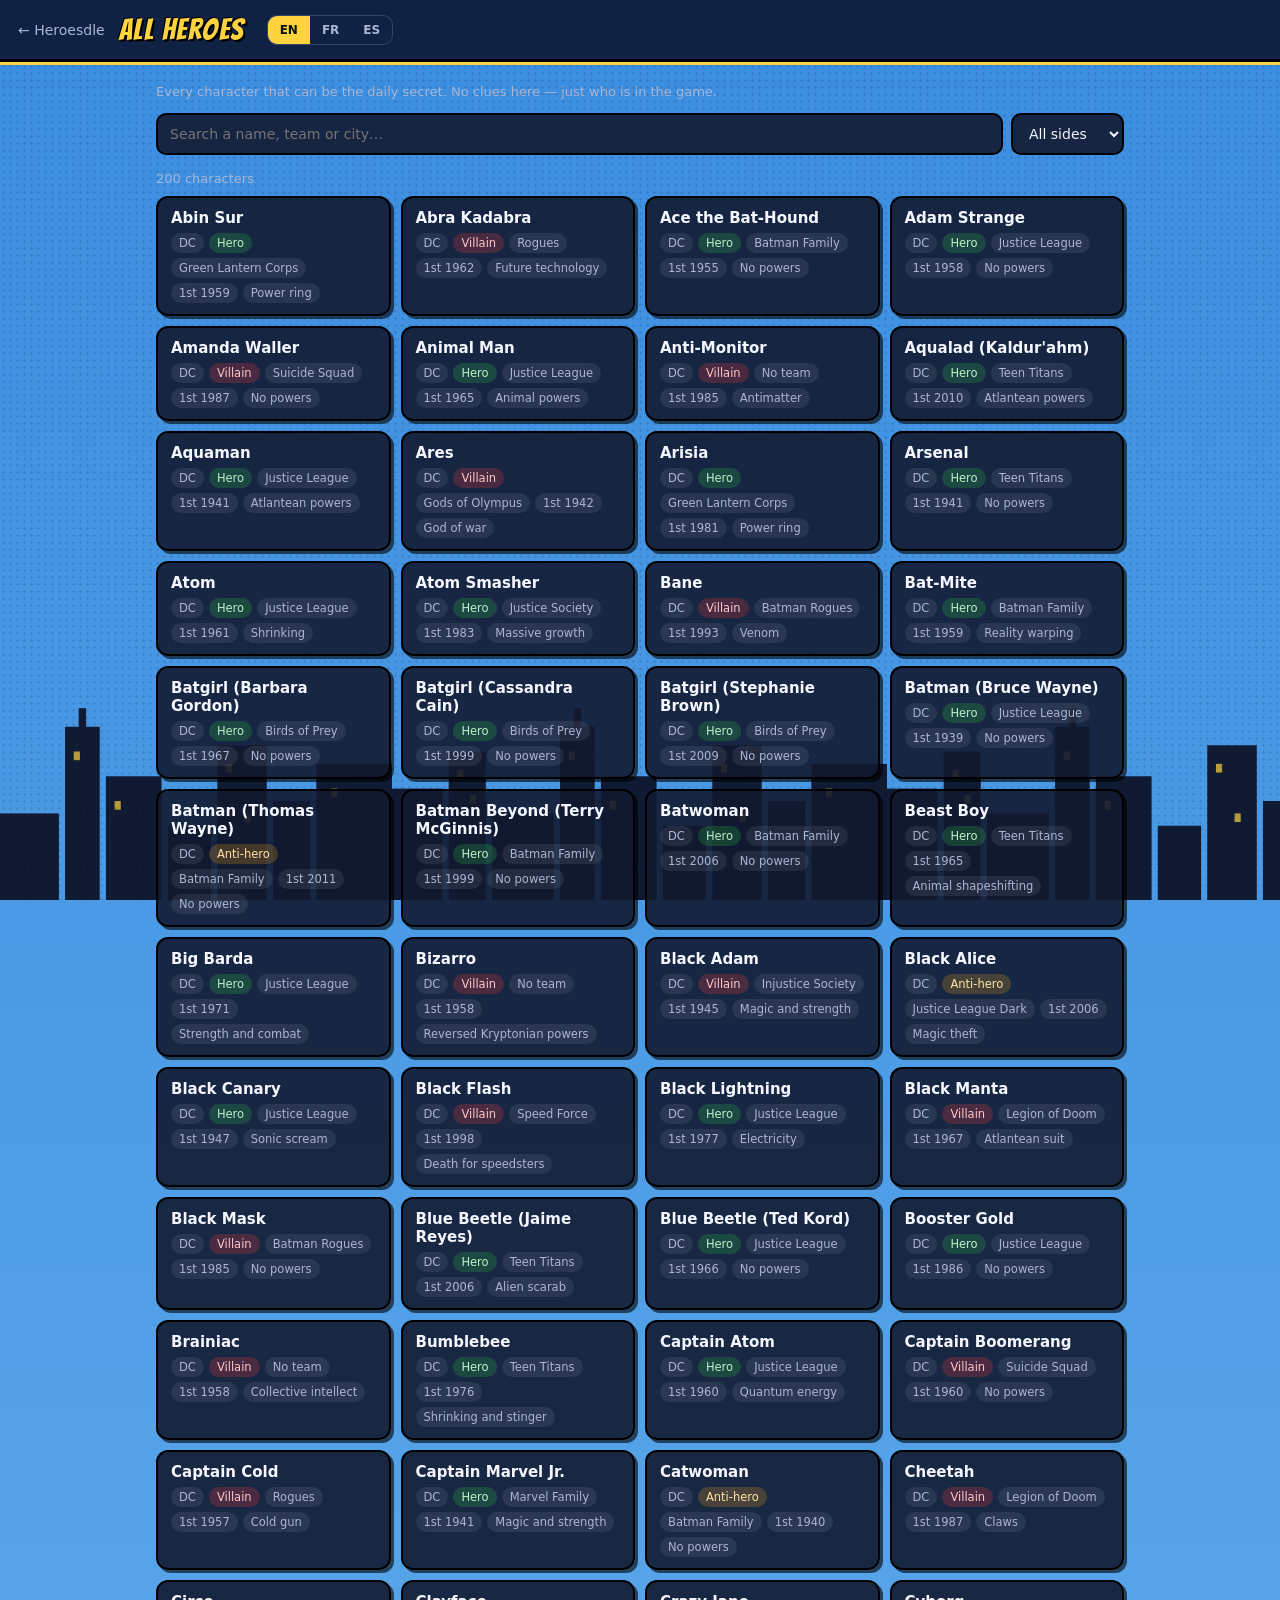
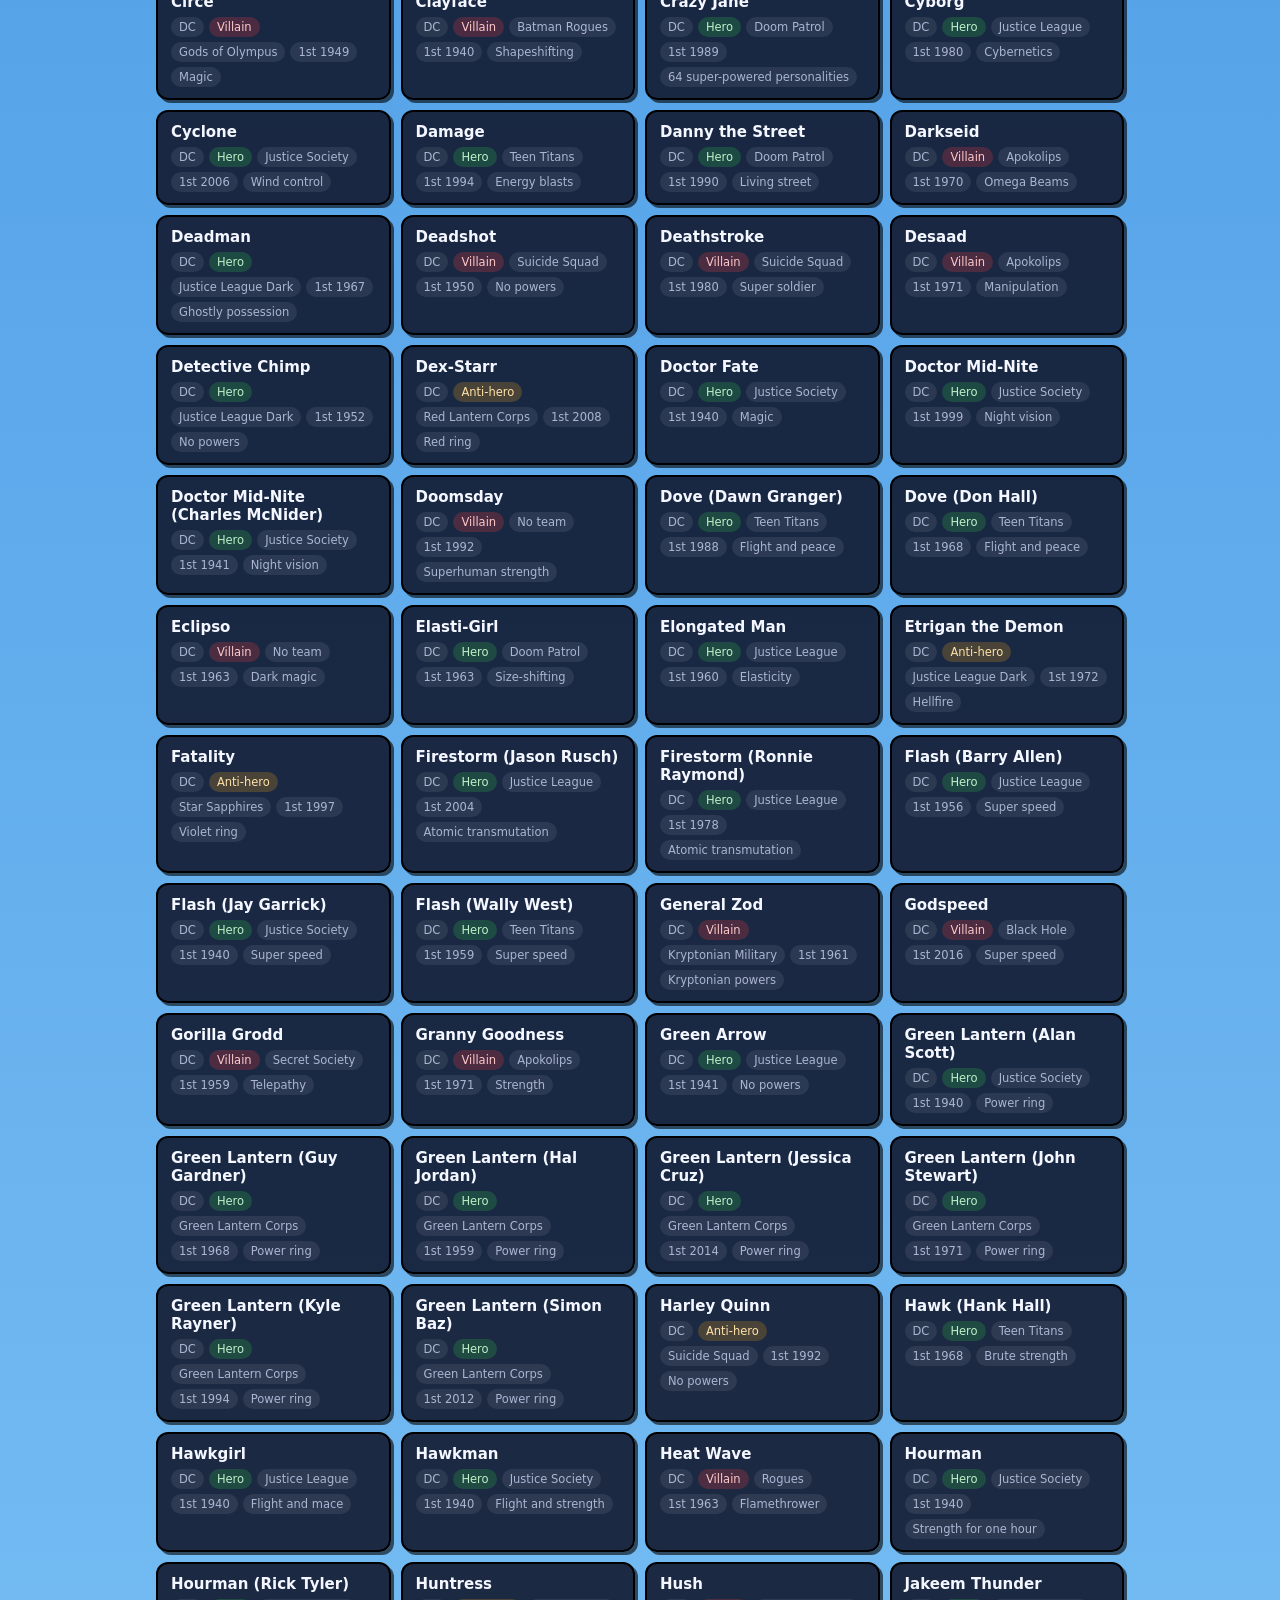
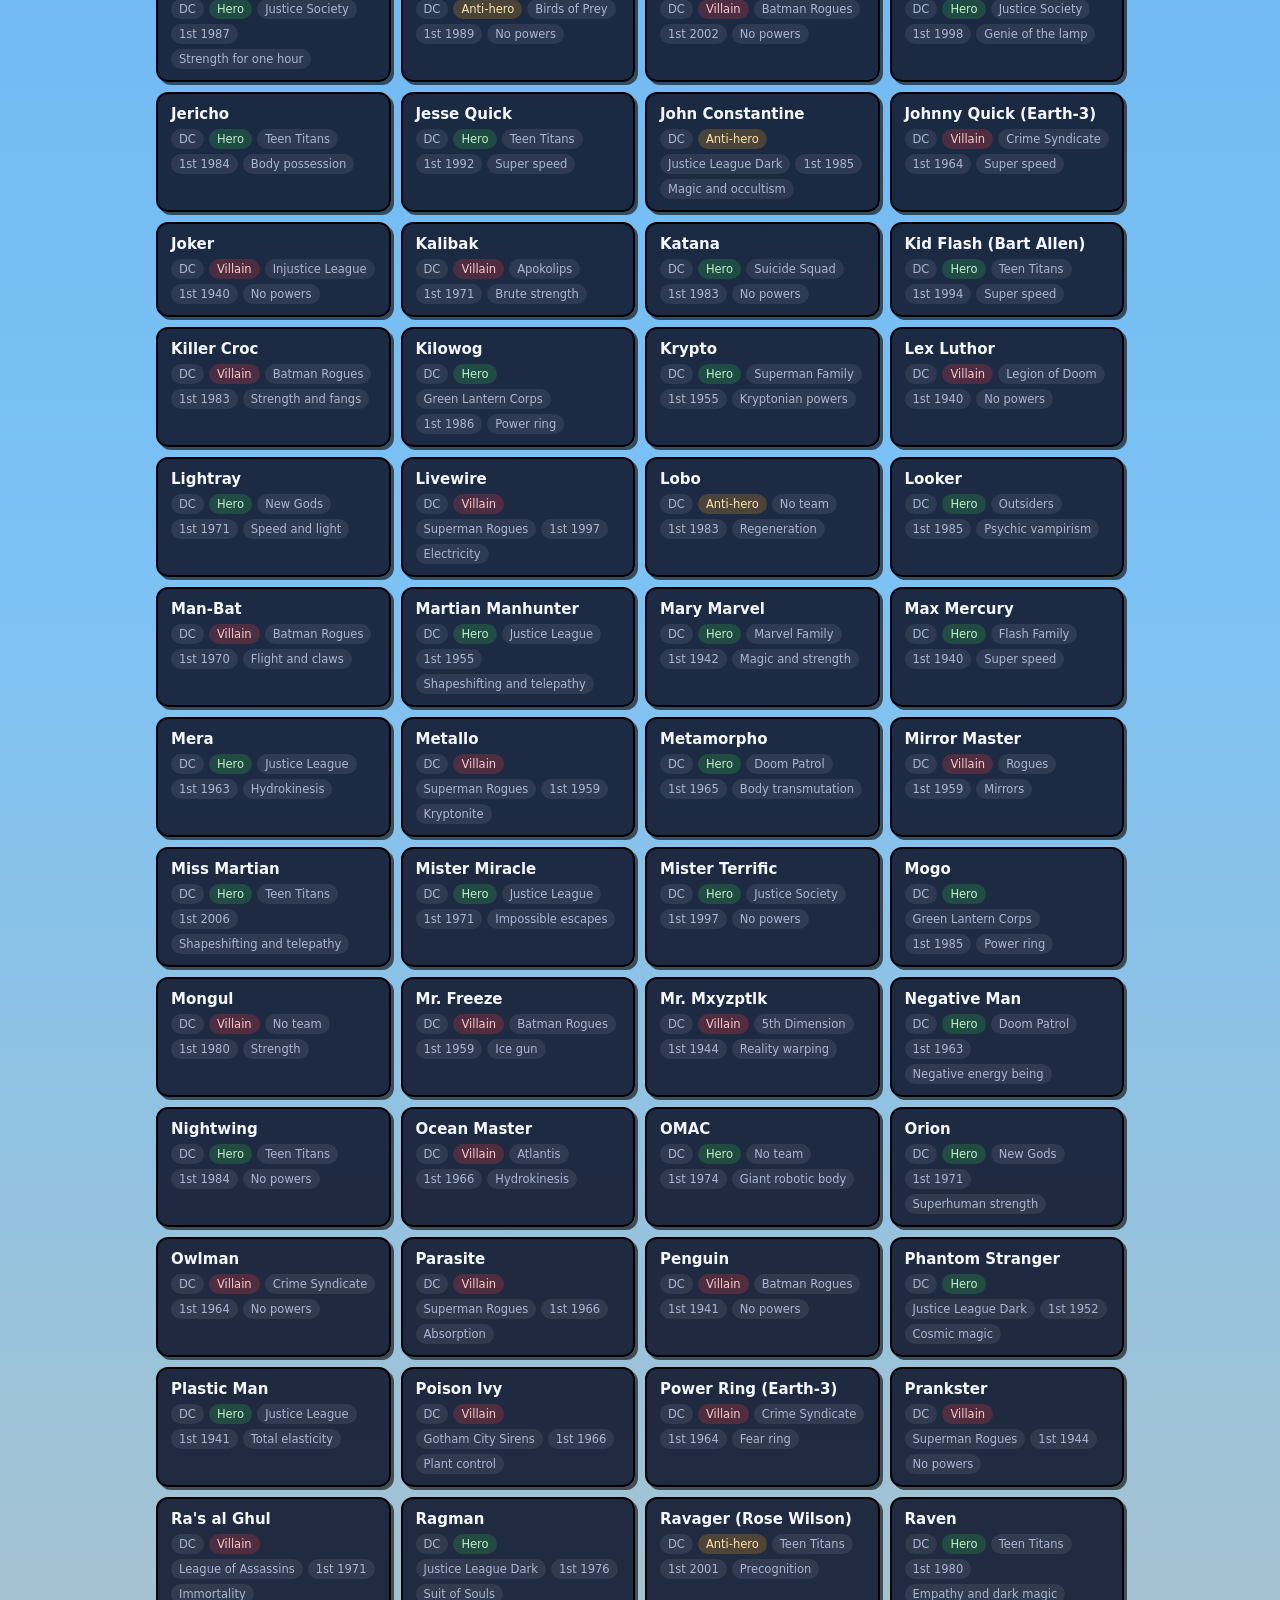
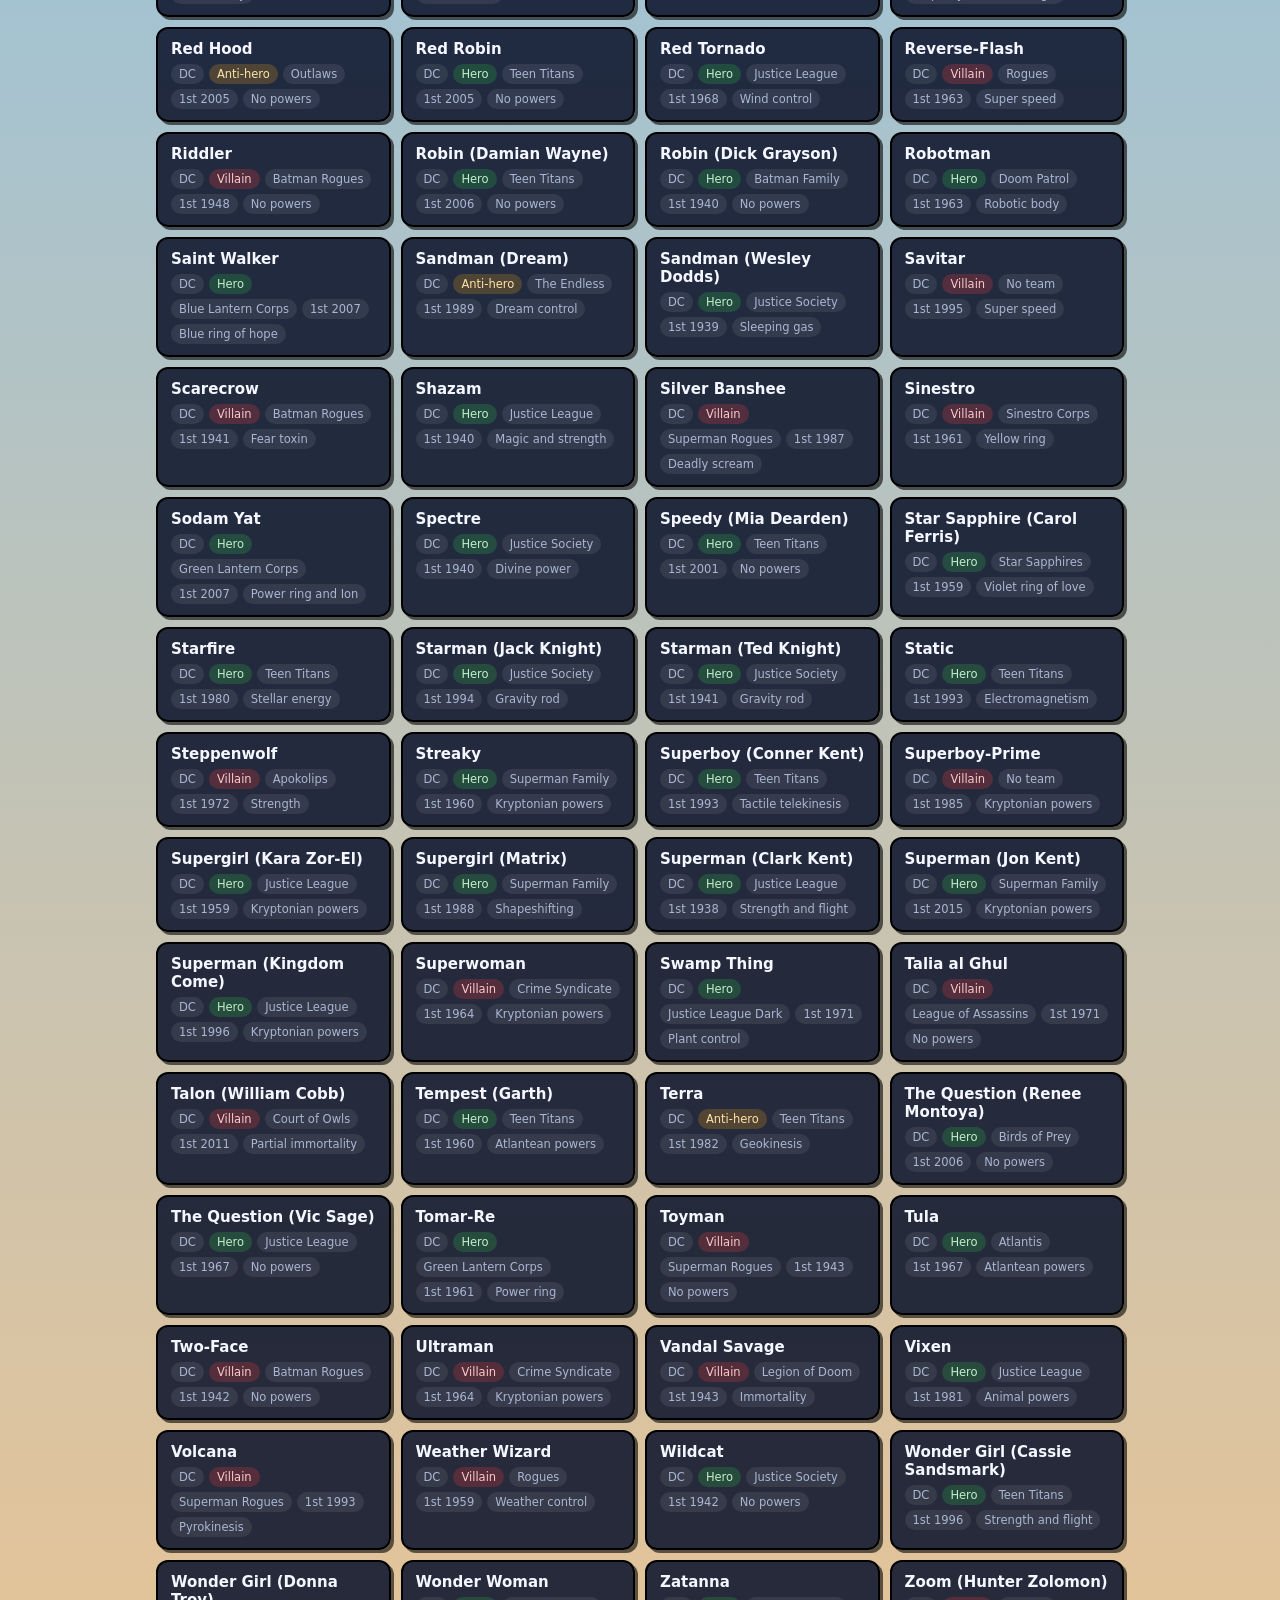
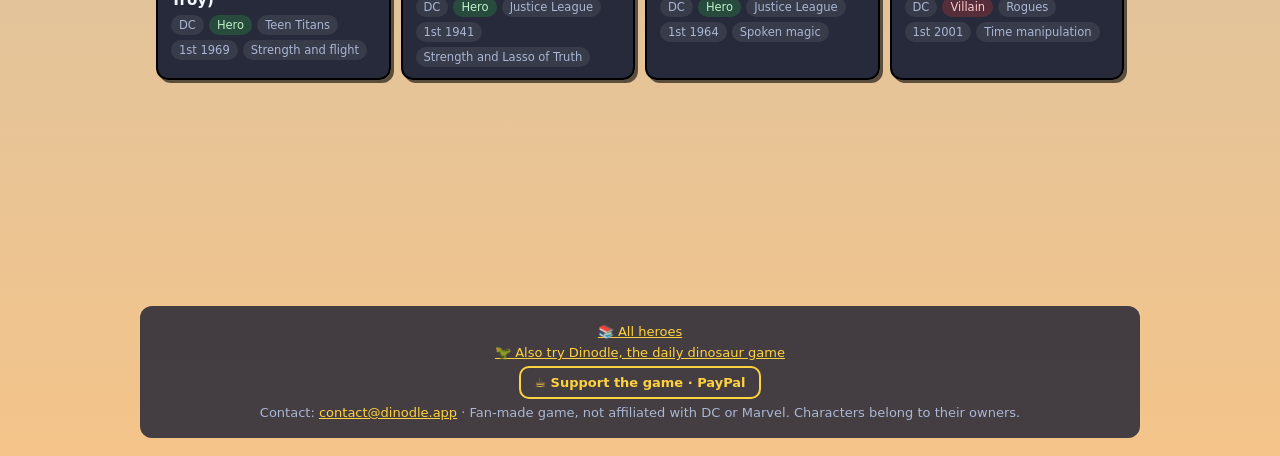
==== catalog.html @ 21630f96 "Comic theme, sharing, PayPal, hero catalogue, fairer rules - Comic-book theme: city turns from day t" ====
<!DOCTYPE html>
<html lang="en">
<head>
<meta charset="utf-8">
<meta name="viewport" content="width=device-width, initial-scale=1">
<title>All heroes · Heroesdle</title>
<meta name="description" content="Every superhero and villain in Heroesdle: search by name, universe, team or alignment.">
<link rel="icon" href="data:image/svg+xml,%3Csvg xmlns='http://www.w3.org/2000/svg' viewBox='0 0 100 100'%3E%3Ctext y='.9em' font-size='90'%3E🦸%3C/text%3E%3C/svg%3E">
<link rel="stylesheet" href="styles.css">
<style>
  .cat-tools{display:flex;flex-wrap:wrap;gap:8px;margin:0 0 16px}
  .cat-tools input,.cat-tools select{background:var(--panel);color:var(--text);border:2px solid #000;border-radius:10px;padding:10px 12px;font:inherit;font-size:14px}
  .cat-tools input{flex:1 1 220px}
  .cat-count{color:var(--muted);font-size:13px;margin:0 0 10px}
  .cat-grid{display:grid;grid-template-columns:repeat(auto-fill,minmax(230px,1fr));gap:10px}
  .cat-card{background:var(--panel);border:2px solid #000;box-shadow:3px 3px 0 rgba(0,0,0,.6);border-radius:12px;padding:11px 13px}
  .cat-card h3{margin:0 0 6px;font-size:15px}
  .cat-tags{display:flex;flex-wrap:wrap;gap:5px}
  .cat-tag{font-size:11.5px;padding:3px 8px;border-radius:999px;background:rgba(255,255,255,.08);color:var(--muted)}
  .cat-tag.hero{background:rgba(47,179,74,.25);color:#bff0c8}
  .cat-tag.villain{background:rgba(255,59,59,.22);color:#ffc9c9}
  .cat-tag.anti{background:rgba(242,165,22,.22);color:#ffe2a8}
  .cat-note{color:var(--muted);font-size:13px;margin:0 0 14px}
</style>
</head>
<body class="theme-dc">
  <nav class="topbar">
    <a href="./" id="back-link" style="color:var(--muted);text-decoration:none">← Heroesdle</a>
    <h1 id="cat-title">All heroes</h1>
    <div id="lang-toggle-widget"></div>
  </nav>
  <main>
    <p class="cat-note" id="cat-note"></p>
    <div class="cat-tools">
      <input id="q" type="search" autocomplete="off">
      <select id="pub"></select>
      <select id="align"></select>
    </div>
    <p class="cat-count" id="count"></p>
    <div class="cat-grid" id="grid"></div>
  </main>
  <footer class="site-foot" id="site-foot"></footer>
  <script>
  (function () {
    'use strict';
    var LANG_KEY = 'wordle_lang_v7', LANGS = ['en', 'fr', 'es'];
    var lang = null;
    try { lang = localStorage.getItem(LANG_KEY); } catch (e) {}
    if (LANGS.indexOf(lang) === -1) {
      var nav = ((navigator.languages && navigator.languages[0]) || navigator.language || 'en').slice(0, 2).toLowerCase();
      lang = LANGS.indexOf(nav) !== -1 ? nav : 'en';
    }
    var T = {
      en: { title: 'All heroes', back: '← Heroesdle', note: 'Every character that can be the daily secret. No clues here — just who is in the game.', search: 'Search a name, team or city…', allPub: 'All universes', allAlign: 'All sides', count: '{n} characters', first: '1st', none: 'No powers' },
      fr: { title: 'Tous les héros', back: '← Heroesdle', note: 'Tous les personnages qui peuvent être le secret du jour. Aucun indice ici, juste qui est dans le jeu.', search: 'Chercher un nom, une équipe, une ville…', allPub: 'Tous les univers', allAlign: 'Tous les camps', count: '{n} personnages', first: '1re', none: 'Sans pouvoirs' },
      es: { title: 'Todos los héroes', back: '← Heroesdle', note: 'Todos los personajes que pueden ser el secreto del día. Aquí no hay pistas, solo quién está en el juego.', search: 'Busca un nombre, equipo o ciudad…', allPub: 'Todos los universos', allAlign: 'Todos los bandos', count: '{n} personajes', first: '1ª', none: 'Sin poderes' }
    }[lang];
    document.documentElement.lang = lang;
    document.title = T.title + ' · Heroesdle';
    document.getElementById('cat-title').textContent = T.title;
    document.getElementById('back-link').textContent = T.back;
    document.getElementById('cat-note').textContent = T.note;
    document.getElementById('q').placeholder = T.search;

    var w = document.getElementById('lang-toggle-widget');
    w.innerHTML = LANGS.map(function (l) { return '<button data-l="' + l + '" class="' + (l === lang ? 'active' : '') + '">' + l.toUpperCase() + '</button>'; }).join('');
    w.querySelectorAll('button').forEach(function (b) { b.onclick = function () { try { localStorage.setItem(LANG_KEY, b.dataset.l); } catch (e) {} location.reload(); }; });

    function esc(s) { return String(s == null ? '' : s).replace(/[&<>"]/g, function (c) { return { '&': '&amp;', '<': '&lt;', '>': '&gt;', '"': '&quot;' }[c]; }); }
    function norm(s) { return String(s || '').toLowerCase().normalize('NFD').replace(/[̀-ͯ]/g, ''); }
    function getJSON(u) { return fetch(u).then(function (r) { if (!r.ok) throw new Error(u); return r.json(); }); }

    Promise.all([getJSON('data/dc.json'), lang === 'es' ? null : getJSON('data/i18n/dc.' + lang + '.json').catch(function () { return null; })])
      .then(function (res) {
        var src = res[0], dict = res[1] || {}, f = dict.fields || {};
        function tr(field, v) { return f[field] && f[field][v] != null ? f[field][v] : v; }
        var items = src.map(function (d) {
          return { name: d.name, pub: d.publisher || 'DC', alignRaw: d.alignment, align: tr('alignment', d.alignment),
            team: tr('team', d.team), city: tr('city', d.city), year: d.firstAppearance,
            power: d.hasPowers === false ? T.none : tr('power', d.power), aliases: (d.aliases || []).join(' ') };
        }).sort(function (a, b) { return a.name.localeCompare(b.name); });

        function opts(el, all, values) {
          el.innerHTML = '<option value="">' + esc(all) + '</option>' + values.map(function (v) { return '<option>' + esc(v) + '</option>'; }).join('');
        }
        var pubs = Array.from(new Set(items.map(function (i) { return i.pub; }))).sort();
        var aligns = Array.from(new Set(items.map(function (i) { return i.align; }))).sort();
        var qEl = document.getElementById('q'), pubEl = document.getElementById('pub'), alEl = document.getElementById('align');
        opts(pubEl, T.allPub, pubs); opts(alEl, T.allAlign, aligns);
        if (pubs.length < 2) pubEl.style.display = 'none';

        function cls(raw) { return raw === 'Héroe' ? 'hero' : raw === 'Villano' ? 'villain' : 'anti'; }
        function draw() {
          var q = norm(qEl.value), p = pubEl.value, a = alEl.value;
          var shown = items.filter(function (i) {
            return (!p || i.pub === p) && (!a || i.align === a) &&
              (!q || norm(i.name + ' ' + i.team + ' ' + i.city + ' ' + i.aliases).indexOf(q) !== -1);
          });
          document.getElementById('count').textContent = T.count.replace('{n}', shown.length);
          document.getElementById('grid').innerHTML = shown.map(function (i) {
            return '<div class="cat-card"><h3>' + esc(i.name) + '</h3><div class="cat-tags">' +
              '<span class="cat-tag">' + esc(i.pub) + '</span>' +
              '<span class="cat-tag ' + cls(i.alignRaw) + '">' + esc(i.align) + '</span>' +
              '<span class="cat-tag">' + esc(i.team) + '</span>' +
              '<span class="cat-tag">' + esc(T.first) + ' ' + esc(i.year) + '</span>' +
              '<span class="cat-tag">' + esc(i.power) + '</span>' +
              '</div></div>';
          }).join('');
        }
        [qEl, pubEl, alEl].forEach(function (el) { el.addEventListener('input', draw); });
        draw();
      })
      .catch(function () { document.getElementById('grid').textContent = 'Could not load the characters.'; });
  })();
  </script>
  <script>
    // Footer (same as the game page)
    window.__T = { foot_other: '🦖 Also try Dinodle, the daily dinosaur game', support: '☕ Support the game', foot_contact: 'Contact' };
  </script>
  <script src="hero-theme.js"></script>
</body>
</html>
---- styles.css ----
*{box-sizing:border-box}
:root{
  --bg:#0b0e13;--panel:#151b24;--line:#2a3340;--text:#e6edf3;--muted:#8b949e;
  --correct:#2ea043;--close:#d29922;--wrong:#2b3340;--accent:#3fb950;
}
body.theme-dc{ --accent:#4c8dff; }
body{margin:0;font-family:system-ui,-apple-system,"Segoe UI",Roboto,sans-serif;background:radial-gradient(1200px 600px at 50% -10%, #1a2330, #0b0e13 60%);color:var(--text);min-height:100vh}

/* ANTI-DRAG */
img{-webkit-user-drag:none;user-select:none;-webkit-touch-callout:none}
.silhouette-img,.modal-img{pointer-events:none}

.home-wrap{max-width:900px;margin:0 auto;padding:60px 20px;text-align:center}
.home-title{font-size:clamp(28px,6vw,46px);margin:0 0 10px}
.grad{background:linear-gradient(90deg,#3fb950,#4c8dff);-webkit-background-clip:text;background-clip:text;color:transparent}
.home-sub{color:var(--muted);margin:0 0 40px}
.cards{display:grid;grid-template-columns:1fr 1fr;gap:20px}
@media(max-width:640px){.cards{grid-template-columns:1fr}}
.card{display:block;text-decoration:none;color:var(--text);background:var(--panel);border:1px solid var(--line);border-radius:18px;padding:28px 22px;transition:.2s;text-align:left}
.card:hover{transform:translateY(-4px);border-color:var(--accent)}
.card-emoji{font-size:46px;display:block;margin-bottom:10px}
.card h2{margin:0 0 8px;font-size:22px}
.card p{margin:0;color:var(--muted);font-size:14px;line-height:1.5}
.card-cta{display:inline-block;margin-top:16px;color:var(--accent);font-weight:700;font-size:14px}
.home-foot{margin-top:40px;color:#5a6472;font-size:12px}

.topbar{display:flex;align-items:center;gap:14px;padding:14px 18px;border-bottom:1px solid var(--line);background:rgba(11,14,19,.85);backdrop-filter:blur(8px);position:sticky;top:0;z-index:10;flex-wrap:wrap}
.topbar a{color:var(--muted);text-decoration:none;font-size:14px}
.topbar a:hover{color:var(--text)}
.topbar h1{font-size:17px;margin:0;font-weight:700}
#stats-widget{margin-left:auto}
.stats-btn{background:transparent;border:1px solid var(--line);color:var(--text);padding:8px 14px;border-radius:10px;font-family:inherit;font-size:13px;cursor:pointer;transition:.15s}
.stats-btn:hover{border-color:var(--accent)}
.stats-line{font-variant-numeric:tabular-nums;font-size:13px;color:var(--muted)}
.stats-line b{color:var(--accent)}
.stats-sep{opacity:.4;margin:0 2px}

main{max-width:1000px;margin:0 auto;padding:22px 16px 60px}
.game-head{display:flex;justify-content:space-between;align-items:center;margin-bottom:14px;gap:12px;flex-wrap:wrap}
.counter{font-size:13px;color:var(--muted)}
.counter b{color:var(--accent);font-size:15px}
.next-puzzle{font-size:12px;color:var(--muted);font-variant-numeric:tabular-nums}
.next-puzzle b{color:var(--accent);font-family:ui-monospace,monospace}

.hints{display:grid;grid-template-columns:1fr 1fr;gap:10px;margin-bottom:16px}
@media(max-width:640px){.hints{grid-template-columns:1fr}}
.hint{background:var(--panel);border:1px solid var(--line);border-radius:12px;padding:12px 14px;transition:.3s}
.hint.locked{opacity:.55}
.hint.unlocked{border-color:var(--accent);box-shadow:0 0 0 1px rgba(63,185,80,.25)}
.hint-label{font-size:11px;text-transform:uppercase;letter-spacing:.07em;color:var(--muted);font-weight:700;margin-bottom:8px}
.hint-body{font-size:14px;line-height:1.55}

.silhouette-wrap{display:flex;align-items:center;justify-content:center;width:100%;height:170px;margin-top:6px;background:linear-gradient(135deg, rgba(63,185,80,.05), rgba(63,185,80,.12));border-radius:10px;overflow:hidden}
.silhouette{font-size:78px;line-height:1;filter:drop-shadow(0 0 14px rgba(63,185,80,.4))}
.silhouette-img{max-width:100%;max-height:100%;object-fit:contain}
.silhouette-img.is-photo{filter:grayscale(1) brightness(0.25) contrast(1.7) drop-shadow(0 0 8px rgba(63,185,80,.4))}
.silhouette-img.is-real{filter:invert(1) drop-shadow(0 0 10px rgba(63,185,80,.6));opacity:.95}

.guess-form{display:flex;gap:10px;margin-bottom:10px}
.autocomplete-wrap{flex:1;position:relative}
.autocomplete-wrap input{width:100%;padding:14px 16px;border-radius:12px;border:1px solid var(--line);background:var(--panel);color:var(--text);font-size:16px;outline:none;font-family:inherit}
.autocomplete-wrap input:focus{border-color:var(--accent);box-shadow:0 0 0 3px rgba(63,185,80,.15)}
.autocomplete-wrap input:disabled{opacity:.5}
.autocomplete-list{display:none;position:absolute;top:100%;left:0;right:0;margin:6px 0 0;padding:6px;list-style:none;background:var(--panel);border:1px solid var(--line);border-radius:12px;max-height:260px;overflow-y:auto;z-index:20;box-shadow:0 12px 32px rgba(0,0,0,.5)}
.autocomplete-list.show{display:block}
.autocomplete-list li{padding:10px 12px;border-radius:8px;cursor:pointer;font-size:14px;white-space:nowrap;overflow:hidden;text-overflow:ellipsis}
.autocomplete-list li:hover{background:rgba(63,185,80,.15);color:var(--text)}
.guess-form button{padding:14px 24px;border-radius:12px;border:0;cursor:pointer;background:var(--accent);color:#04140a;font-weight:800;font-size:15px;font-family:inherit}
.guess-form button:disabled{opacity:.4;cursor:not-allowed}
.shake{animation:shake .35s}
@keyframes shake{0%,100%{transform:translateX(0)}25%{transform:translateX(-7px)}50%{transform:translateX(7px)}75%{transform:translateX(-4px)}}
.msg{min-height:22px;font-size:13.5px;margin:0 0 14px;color:var(--muted)}
.msg.bad{color:#ff7b72}
.msg.good{color:var(--correct)}
.table-wrap{overflow-x:auto;padding-bottom:6px;-webkit-overflow-scrolling:touch}
.board{border-collapse:separate;border-spacing:6px;width:100%}
.board th{font-size:10.5px;text-transform:uppercase;letter-spacing:.07em;color:var(--muted);font-weight:700;padding:4px 2px;white-space:nowrap}
.cell{background:var(--wrong);border-radius:10px;padding:11px 8px;text-align:center;font-size:13px;font-weight:600;min-width:86px;line-height:1.25;animation:pop .25s ease}
@keyframes pop{from{transform:scale(.8);opacity:0}to{transform:scale(1);opacity:1}}
.cell.correct{background:var(--correct);color:#fff}
.cell.close{background:var(--close);color:#1a1300}
.cell.wrong{background:var(--wrong);color:#9aa5b1}
.cell.name-cell{background:#1e2632;color:var(--text);text-align:left;min-width:140px;font-weight:700}
.arrow{display:block;font-size:10px;opacity:.9;margin-top:2px}
.banner{display:none;margin-top:18px;padding:16px 18px;border-radius:14px;font-size:15px;line-height:1.5}
.banner.show{display:block;animation:pop .3s ease}
.banner.win{background:rgba(46,160,67,.15);border:1px solid var(--correct)}
.banner.lose{background:rgba(255,123,114,.1);border:1px solid #ff7b72}
.practice{margin-top:16px;padding:11px 18px;border-radius:12px;cursor:pointer;font-family:inherit;background:transparent;border:1px solid var(--line);color:var(--muted);font-size:13px;font-weight:600}
.practice:hover{border-color:var(--accent);color:var(--text)}
.help{margin-top:34px;background:var(--panel);border:1px solid var(--line);border-radius:14px;padding:14px 18px}
.help summary{cursor:pointer;font-weight:700;font-size:14px}
.help ul{padding-left:18px;line-height:1.9;font-size:14px;color:var(--muted)}
.help p{font-size:14px;color:var(--muted);line-height:1.6}
.sw{display:inline-block;width:12px;height:12px;border-radius:3px;vertical-align:middle;margin-right:7px}
.sw.correct{background:var(--correct)}
.sw.close{background:var(--close)}
.sw.wrong{background:var(--wrong);border:1px solid var(--line)}

/* MODAL */
.modal-overlay{display:none;position:fixed;inset:0;background:rgba(0,0,0,.8);backdrop-filter:blur(6px);z-index:100;align-items:center;justify-content:center;padding:20px;overflow-y:auto}
.modal-overlay.show{display:flex;animation:fadeIn .25s ease}
@keyframes fadeIn{from{opacity:0}to{opacity:1}}
.modal{background:var(--panel);border:1px solid var(--line);border-radius:18px;padding:24px 26px;max-width:520px;width:100%;text-align:center;position:relative;box-shadow:0 24px 64px rgba(0,0,0,.6);animation:pop .3s ease;margin:auto}
.modal-close{position:absolute;top:10px;right:14px;background:transparent;border:0;color:var(--muted);font-size:28px;cursor:pointer;line-height:1;padding:6px;font-family:inherit}
.modal-close:hover{color:var(--text)}
.modal-img-wrap{width:100%;height:260px;display:flex;align-items:center;justify-content:center;background:#0e1219;border-radius:12px;margin-bottom:16px;overflow:hidden;position:relative}
.modal-img{max-width:100%;max-height:100%;object-fit:contain;opacity:0;transition:opacity .4s ease}
.modal-img-spinner{color:var(--muted);font-size:13px;animation:pulse 1.4s ease-in-out infinite}
@keyframes pulse{0%,100%{opacity:.4}50%{opacity:1}}
.modal-emoji{font-size:96px;line-height:1}
.modal-title{margin:0 0 10px;font-size:22px}
.modal-desc{margin:0 0 16px;font-size:14px;color:var(--muted);line-height:1.6}
.modal-link{display:inline-block;padding:10px 20px;border-radius:10px;background:var(--accent);color:#04140a;text-decoration:none;font-weight:800;font-size:14px}
.modal-link:hover{filter:brightness(1.15)}

/* STATS MODAL */
.stats-modal{max-width:600px;text-align:left}
.stats-title{margin:0 0 18px;font-size:20px;text-align:center}
.stats-grid{display:grid;grid-template-columns:1fr 1fr 1fr;gap:12px;margin-bottom:18px}
@media(max-width:640px){.stats-grid{grid-template-columns:1fr}}
.stats-card{background:#0e1219;border:1px solid var(--line);border-radius:12px;padding:14px}
.stats-card-head{font-size:15px;font-weight:700;margin-bottom:10px;padding-bottom:10px;border-bottom:1px solid var(--line)}
.stats-card-total{background:rgba(63,185,80,.08);border-color:rgba(63,185,80,.35)}
.stats-card-row{display:flex;justify-content:space-between;padding:5px 0;font-size:13px}
.stats-card-row span{color:var(--muted)}
.stats-card-row b{color:var(--text);font-variant-numeric:tabular-nums}
.stats-reset{width:100%;padding:11px;border-radius:10px;background:transparent;border:1px solid #ff7b72;color:#ff7b72;cursor:pointer;font-family:inherit;font-size:13px;font-weight:700}
.stats-reset:hover{background:rgba(255,123,114,.1)}

/* ============ V7 DC additions ============ */
#lang-toggle-widget{display:inline-flex;gap:0;border:1px solid var(--line);border-radius:10px;overflow:hidden;margin-left:8px}
#lang-toggle-widget button{background:transparent;border:0;padding:7px 12px;color:var(--muted);cursor:pointer;font-family:inherit;font-size:12px;font-weight:700;transition:.15s}
#lang-toggle-widget button.active{background:var(--accent);color:#04140a}
#lang-toggle-widget button:hover:not(.active){color:var(--text)}
.score-display,.tokens-display{font-size:13px;color:var(--muted);font-variant-numeric:tabular-nums}
.score-display b,.tokens-display b{color:var(--accent);font-size:15px}
.hint.available{opacity:.85}
.hint.available .hint-body{color:var(--muted);font-size:12.5px}
.hint.bought{border-color:var(--accent);box-shadow:0 0 0 1px rgba(63,185,80,.25)}
.hint-buy{background:var(--accent);color:#04140a;border:0;padding:8px 14px;border-radius:8px;font-weight:800;font-size:12px;cursor:pointer;font-family:inherit;margin-top:4px}
.hint-buy:hover{filter:brightness(1.15)}
.history-title{font-size:16px;margin:18px 0 10px;padding-top:14px;border-top:1px solid var(--line)}
.history-list{max-height:280px;overflow-y:auto;display:flex;flex-direction:column;gap:6px}
.history-empty{color:var(--muted);font-size:13px;padding:10px;text-align:center}
.history-item{background:#0e1219;border:1px solid var(--line);border-radius:10px;padding:10px 12px;font-size:13px}
.history-item.history-win{border-left:3px solid var(--correct)}
.history-item.history-lose{border-left:3px solid #ff7b72}
.history-main{display:flex;justify-content:space-between;margin-bottom:4px}
.history-main b{color:var(--text)}
.history-date{color:var(--muted);font-size:11px;font-variant-numeric:tabular-nums}
.history-meta{color:var(--muted);font-size:11.5px}
/* ===================== Comic theme (hero-theme.js) ===================== */
body.theme-dc{
  --doom:0;--accent:#ffd23f;--panel:rgba(18,26,48,.9);--line:#33456e;--text:#f4f7ff;--muted:#aab6d3;
  --correct:#2fb34a;--close:#f2a516;--wrong:#2a3350;
  background:linear-gradient(180deg,#3b8de0 0%,#7cc2f5 55%,#f4c48a 100%);
}
.topbar,main,.site-foot{position:relative;z-index:1}
.hero-scene{position:fixed;inset:0;z-index:0;pointer-events:none;overflow:hidden}
.hs-night{position:absolute;inset:0;opacity:var(--doom);transition:opacity 1.4s ease;
  background:radial-gradient(800px 380px at 50% 105%, rgba(200,40,60,.45), transparent 65%),
             radial-gradient(2px 2px at 20% 20%, #fff, transparent),radial-gradient(2px 2px at 70% 12%, #fff, transparent),
             radial-gradient(1.5px 1.5px at 45% 30%, #fff, transparent),radial-gradient(1.5px 1.5px at 85% 35%, #fff, transparent),
             linear-gradient(180deg,#0a0f2a 0%,#1b1440 60%,#3a1530 100%)}
.hs-beam{position:absolute;bottom:18vh;width:120px;height:90vh;transform-origin:bottom center;opacity:calc(var(--doom) * .55);
  background:linear-gradient(0deg,rgba(255,240,180,.55),rgba(255,240,180,0));clip-path:polygon(45% 100%,55% 100%,100% 0,0 0);transition:opacity 1.4s}
.hs-beam.b1{left:22%;animation:sweep 7s ease-in-out infinite alternate}
.hs-beam.b2{left:68%;animation:sweep 9s ease-in-out infinite alternate-reverse}
@keyframes sweep{from{transform:rotate(-22deg)}to{transform:rotate(22deg)}}
.hs-city{position:absolute;left:0;right:0;bottom:0;height:22vh;background-repeat:repeat-x;background-position:bottom;background-size:auto 100%;
  background-image:url("data:image/svg+xml,%3Csvg xmlns='http://www.w3.org/2000/svg' width='400' height='160' viewBox='0 0 400 160'%3E%3Cg fill='%23101a33'%3E%3Crect x='0' y='70' width='40' height='90'/%3E%3Crect x='45' y='40' width='30' height='120'/%3E%3Crect x='80' y='90' width='50' height='70'/%3E%3Crect x='135' y='20' width='28' height='140'/%3E%3Crect x='168' y='60' width='45' height='100'/%3E%3Crect x='218' y='100' width='35' height='60'/%3E%3Crect x='258' y='35' width='40' height='125'/%3E%3Crect x='303' y='80' width='30' height='80'/%3E%3Crect x='338' y='50' width='62' height='110'/%3E%3Crect x='146' y='5' width='6' height='16'/%3E%3C/g%3E%3Cg fill='%23ffd23f' fill-opacity='.7'%3E%3Crect x='52' y='55' width='5' height='7'/%3E%3Crect x='62' y='75' width='5' height='7'/%3E%3Crect x='142' y='40' width='5' height='7'/%3E%3Crect x='265' y='50' width='5' height='7'/%3E%3Crect x='280' y='90' width='5' height='7'/%3E%3Crect x='350' y='70' width='5' height='7'/%3E%3Crect x='175' y='80' width='5' height='7'/%3E%3C/g%3E%3C/svg%3E")}
.hs-dots{position:absolute;inset:0;opacity:.12;background-image:radial-gradient(#000 1px,transparent 1.4px);background-size:7px 7px}
body.theme-dc .topbar{background:rgba(10,16,40,.85);border-bottom:3px solid #000;box-shadow:0 3px 0 var(--accent)}
body.theme-dc .topbar h1{font-family:"Bangers",system-ui;font-weight:400;font-size:30px;letter-spacing:1.5px;color:var(--accent);text-shadow:2px 2px 0 #000,-1px -1px 0 #000}
body.theme-dc .hint,body.theme-dc .cell,body.theme-dc .banner,body.theme-dc .help{border:2px solid #000;box-shadow:3px 3px 0 rgba(0,0,0,.6)}
body.theme-dc .cell.correct{color:#fff}
body.theme-dc .cell.close{color:#241500}
body.theme-dc .guess-form button,body.theme-dc .hint-buy,body.theme-dc .share-btn{background:var(--accent);color:#111;border:2px solid #000;box-shadow:3px 3px 0 #000;font-weight:800}
body.theme-dc.night{--accent:#ff5d5d}
body.theme-dc.lost{--accent:#ff3b3b}
main{padding-bottom:24vh}

/* Comic bursts */
.comic-burst{position:fixed;left:50%;top:40%;z-index:80;pointer-events:none;font-family:"Bangers",system-ui;font-size:96px;letter-spacing:3px;
  padding:30px 50px;color:#fff;-webkit-text-stroke:3px #000;text-shadow:6px 6px 0 #000;
  clip-path:polygon(50% 0,60% 18%,82% 6%,78% 30%,100% 38%,80% 52%,96% 74%,72% 70%,64% 96%,50% 78%,34% 98%,30% 72%,4% 80%,20% 56%,0 40%,22% 30%,16% 6%,40% 18%);
  animation:burst 2.2s ease forwards}
.comic-burst.win{background:#ffd23f}
.comic-burst.lose{background:#ff3b3b}
@keyframes burst{0%{transform:translate(-50%,-50%) scale(.2) rotate(-12deg);opacity:0}15%{transform:translate(-50%,-50%) scale(1.1) rotate(4deg);opacity:1}70%{opacity:1}100%{transform:translate(-50%,-50%) scale(1) rotate(0);opacity:0}}
.hero-confetti{position:fixed;top:-40px;font-size:26px;z-index:79;pointer-events:none;animation:herofall 2.6s ease-in forwards}
@keyframes herofall{to{transform:translateY(110vh) rotate(300deg);opacity:.3}}
body.shake main,body.shake .topbar{animation:heroShake .6s ease}
@keyframes heroShake{0%,100%{transform:none}25%{transform:translate(-7px,3px)}50%{transform:translate(6px,-4px)}75%{transform:translate(-3px,2px)}}
@media (prefers-reduced-motion:reduce){.hs-beam,.comic-burst,.hero-confetti{animation:none!important}.comic-burst,.hero-confetti{display:none}body.shake main,body.shake .topbar{animation:none}}

/* Result: share, social, donation */
.share-btn{display:inline-block;margin:8px 0 0 10px;padding:8px 14px;border-radius:10px;cursor:pointer;font-family:inherit;font-size:13px}
.share-row,.support-row{display:flex;flex-wrap:wrap;align-items:center;gap:6px;margin-top:10px;font-size:13px}
.share-net{padding:6px 11px;border-radius:999px;border:1px solid var(--line);color:var(--text);text-decoration:none;font-weight:700;font-size:12.5px;background:rgba(255,255,255,.06)}
.share-net:hover{border-color:var(--accent);color:var(--accent)}
.support-btn{display:inline-block;padding:7px 13px;border-radius:10px;border:2px solid var(--accent);color:var(--accent);font-weight:800;font-size:13px;text-decoration:none}
.support-btn:hover{background:var(--accent);color:#111}
.msg.good{color:var(--correct)}

/* Footer */
.site-foot{max-width:1000px;margin:10px auto 18px;padding:12px 16px;text-align:center;color:var(--muted);font-size:13px;background:rgba(10,16,40,.75);border-radius:12px}
.site-foot p{margin:6px 0}
.site-foot a{color:var(--accent)}

/* Result panel: close button above the image, works on phones */
.modal{padding-top:46px}
.modal-close{z-index:5;top:8px;right:10px;width:38px;height:38px;border-radius:50%;background:rgba(0,0,0,.35);color:var(--text);display:flex;align-items:center;justify-content:center;padding:0}
@media(max-width:640px){.modal{padding:44px 16px 18px}.modal-img-wrap{height:200px}.comic-burst{font-size:64px}}
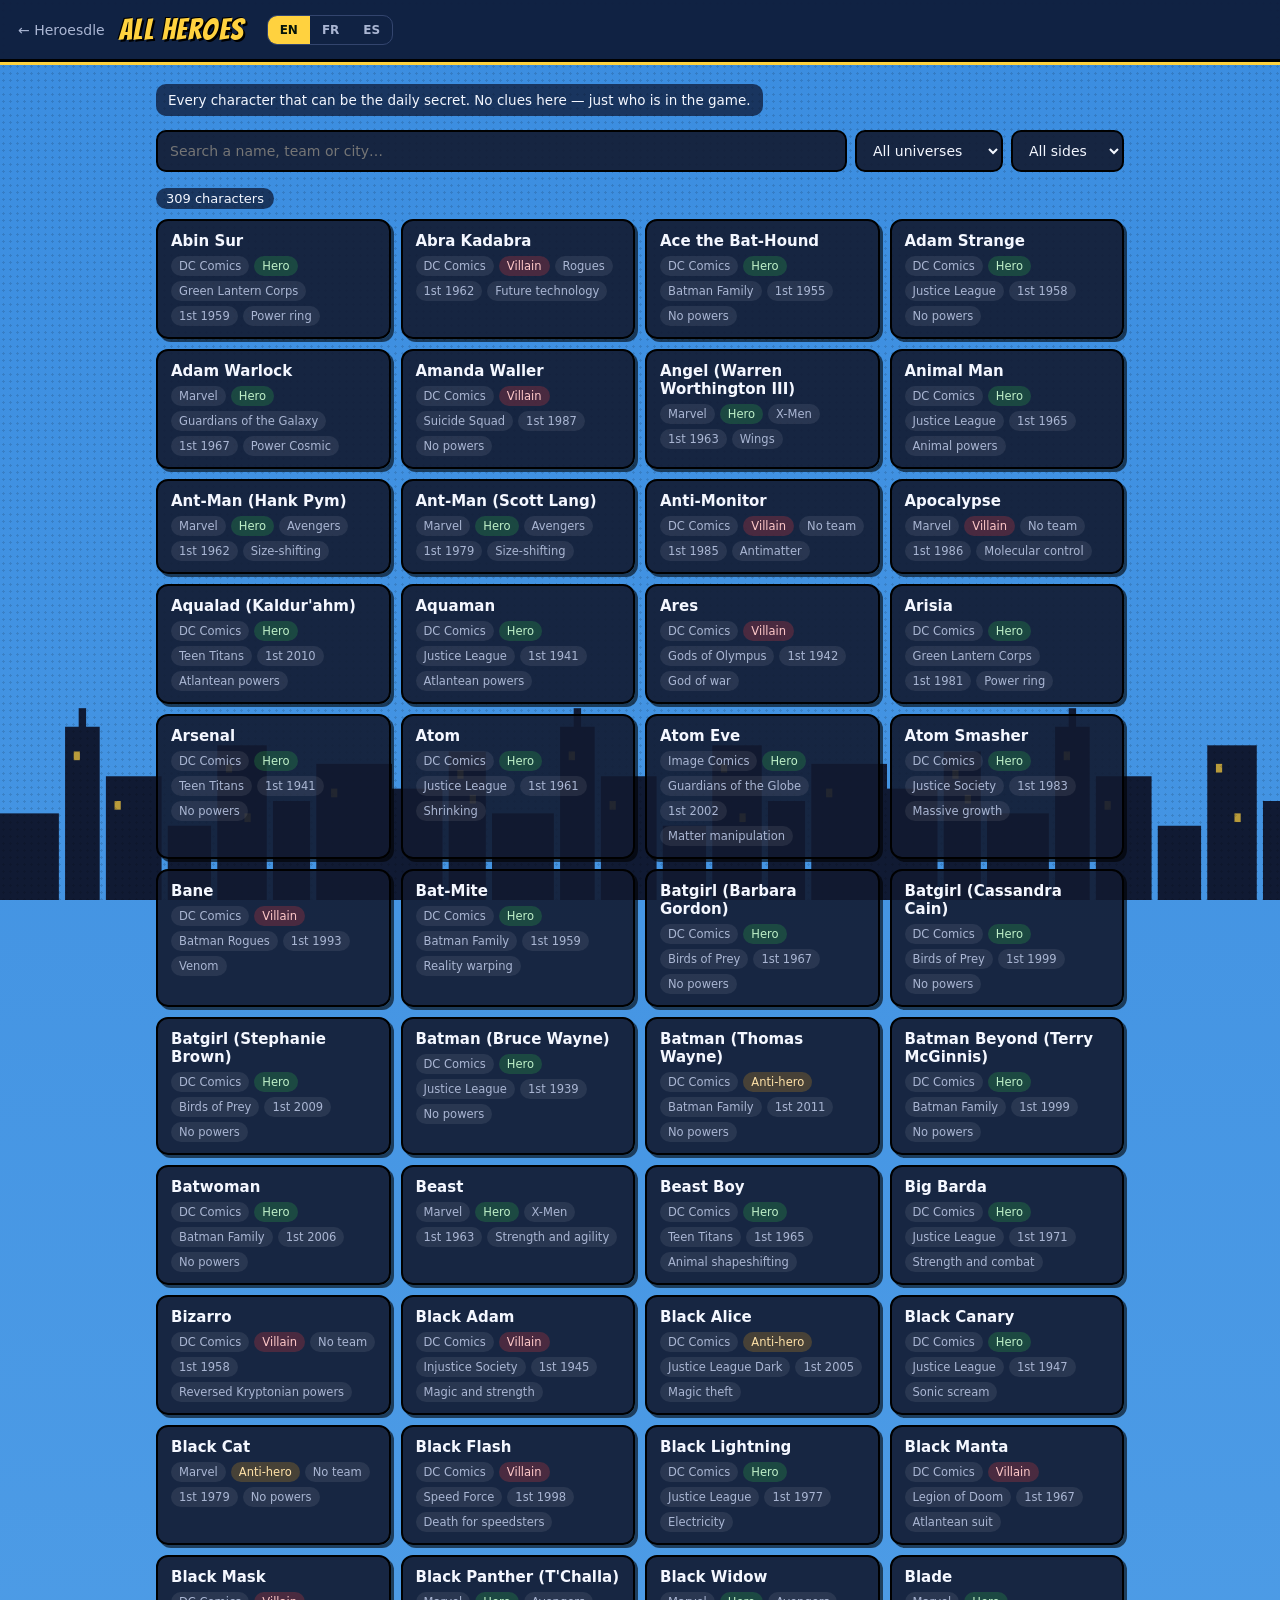
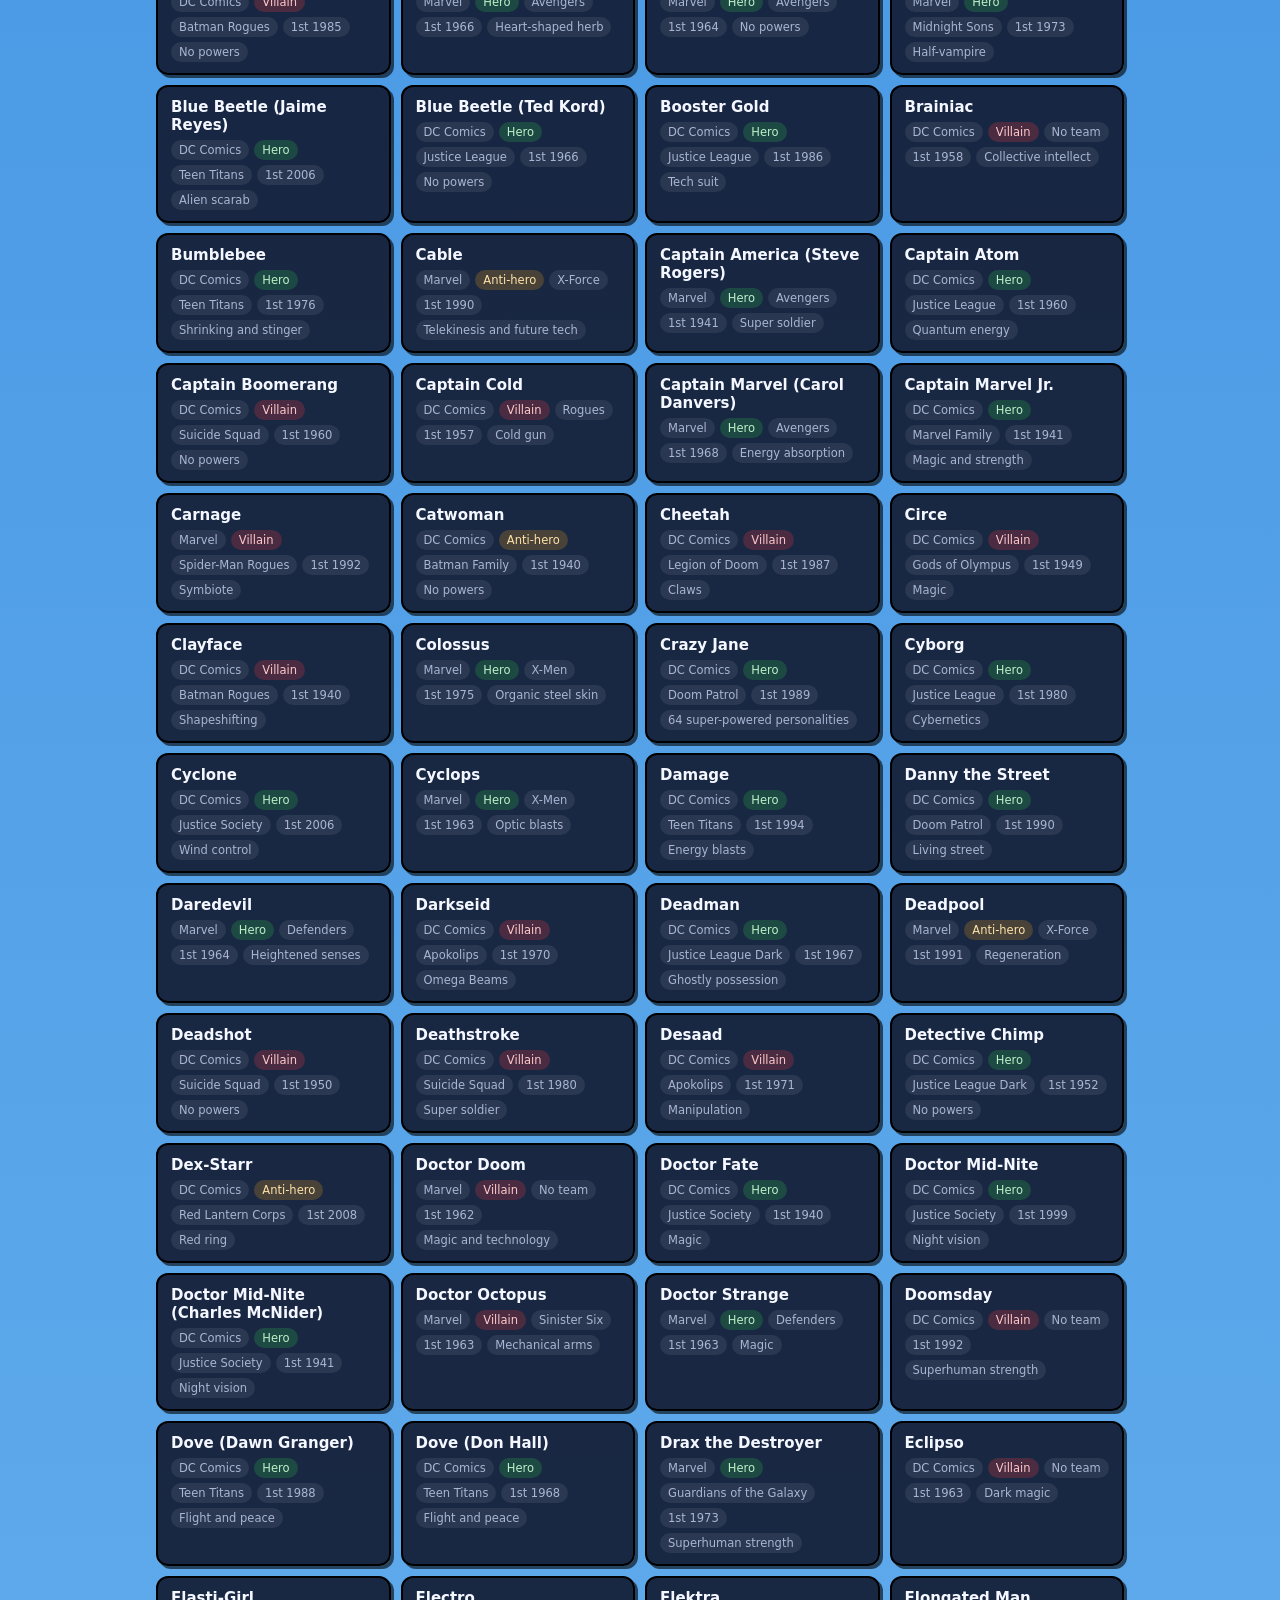
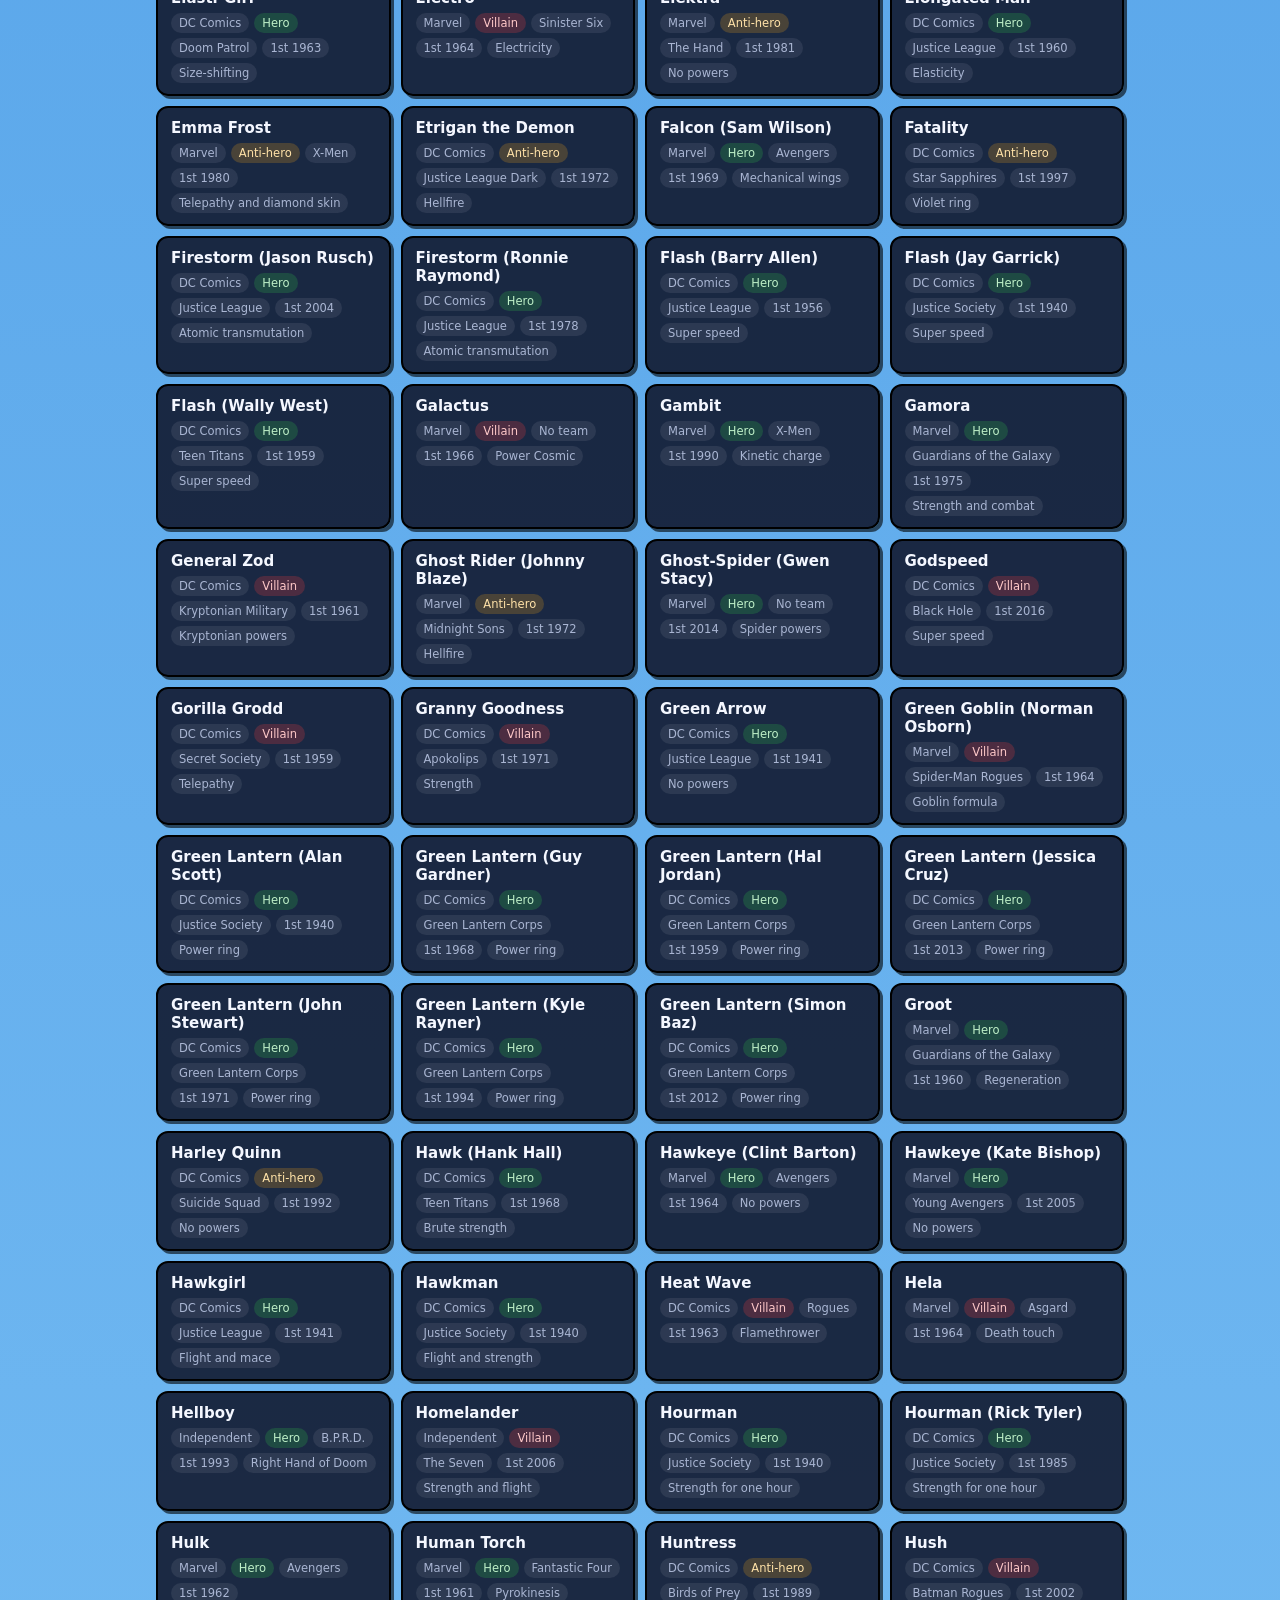
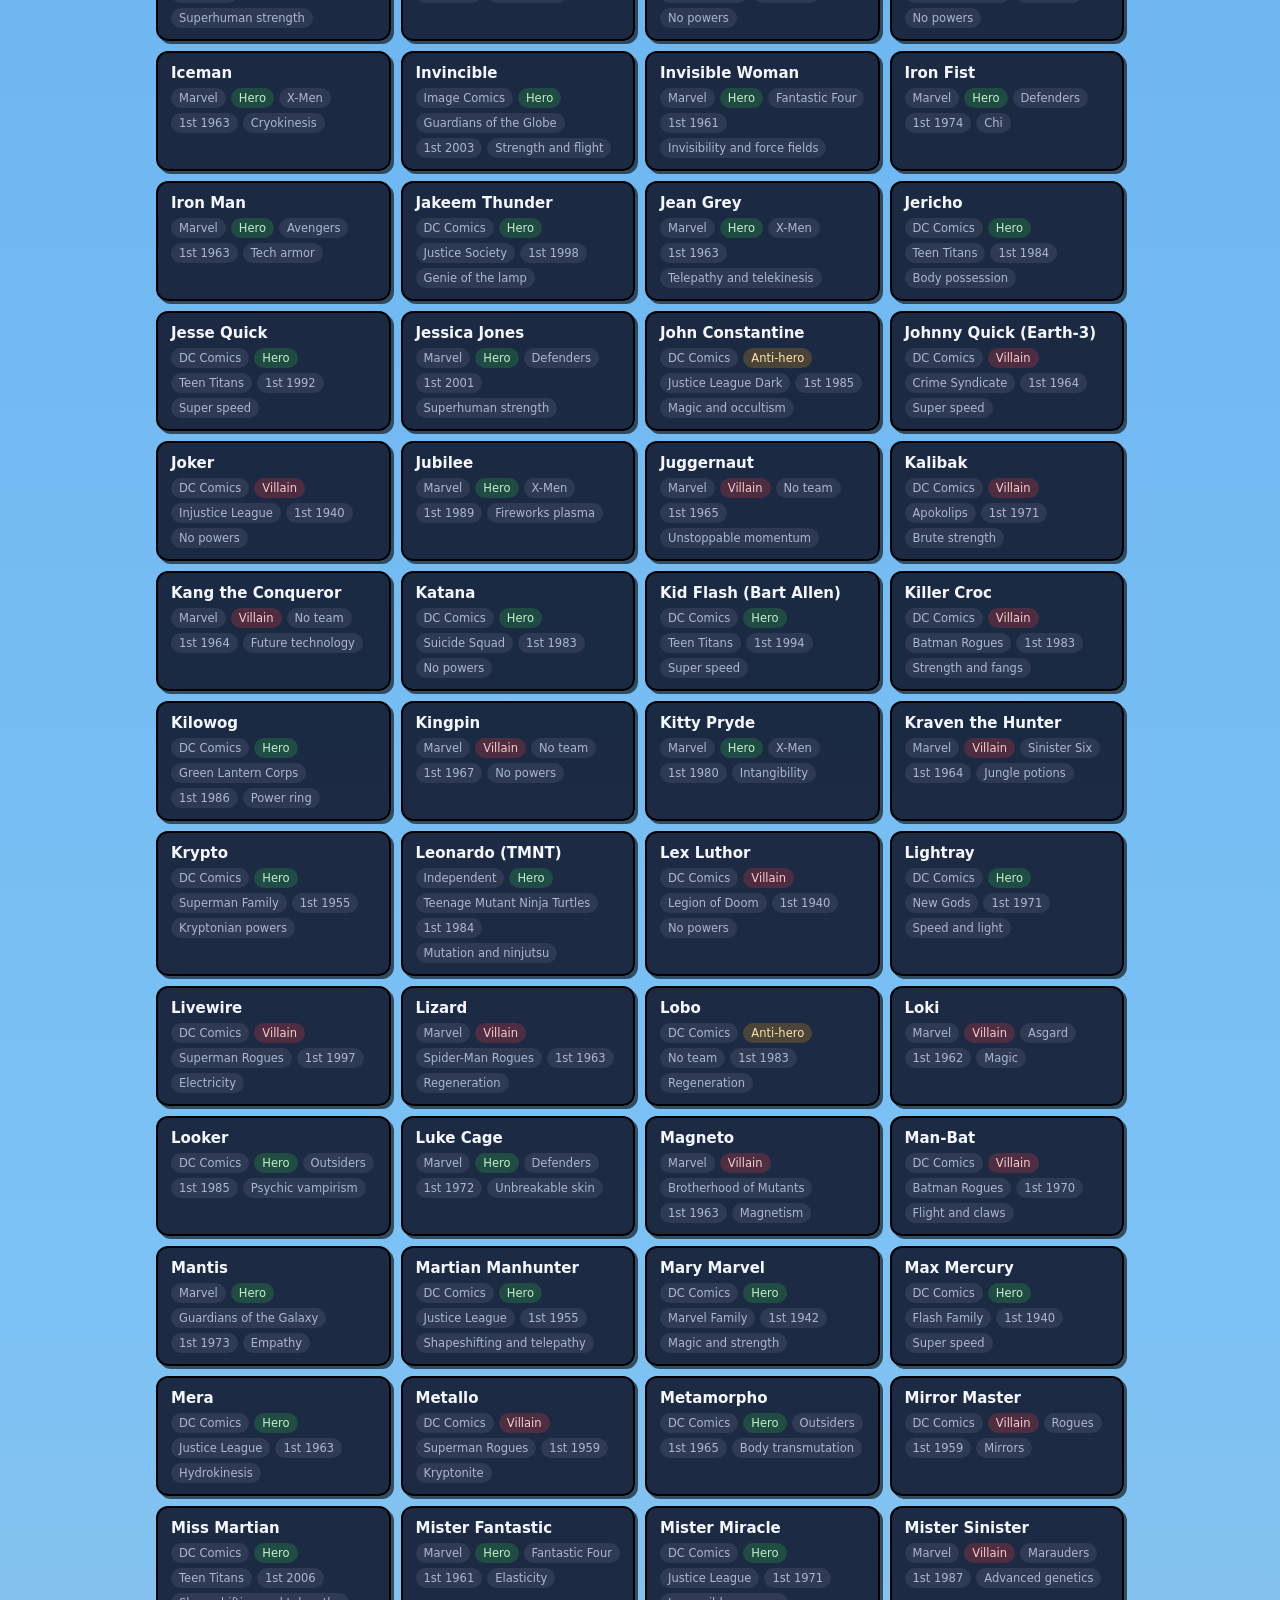
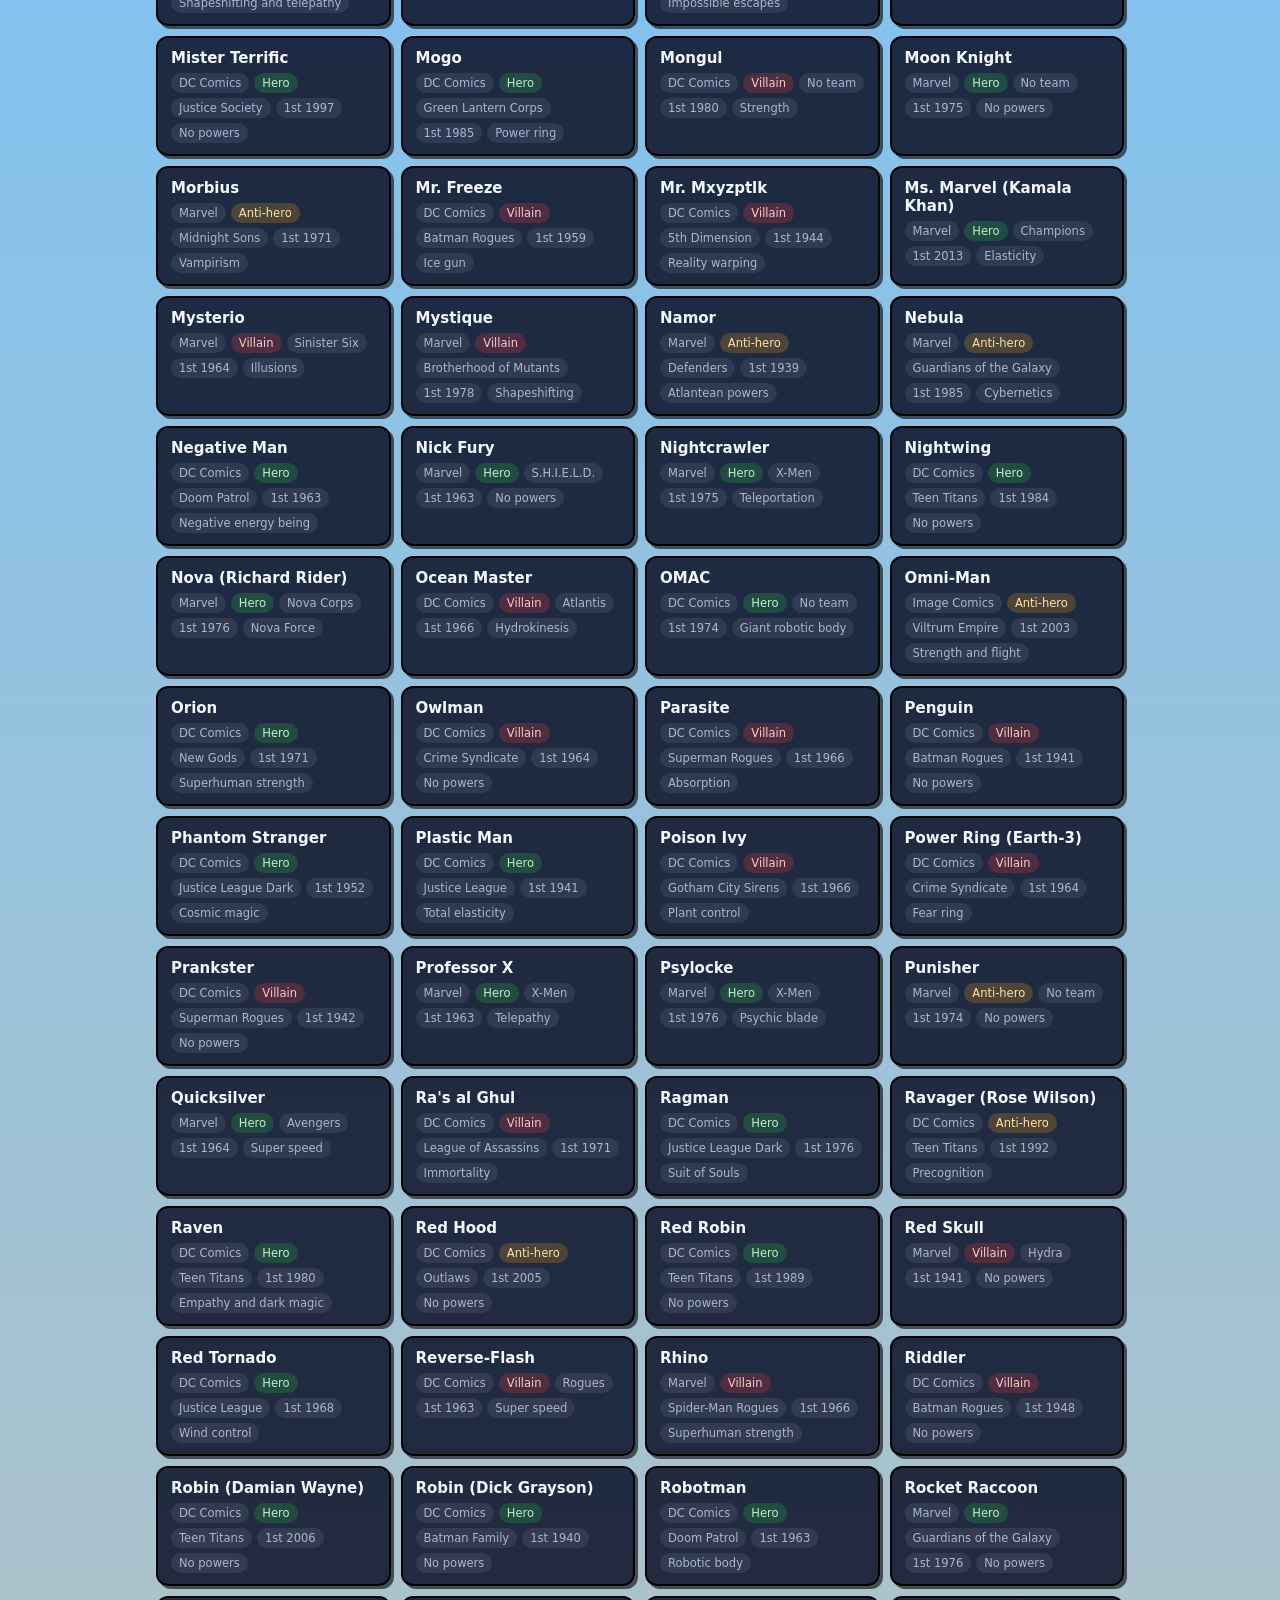
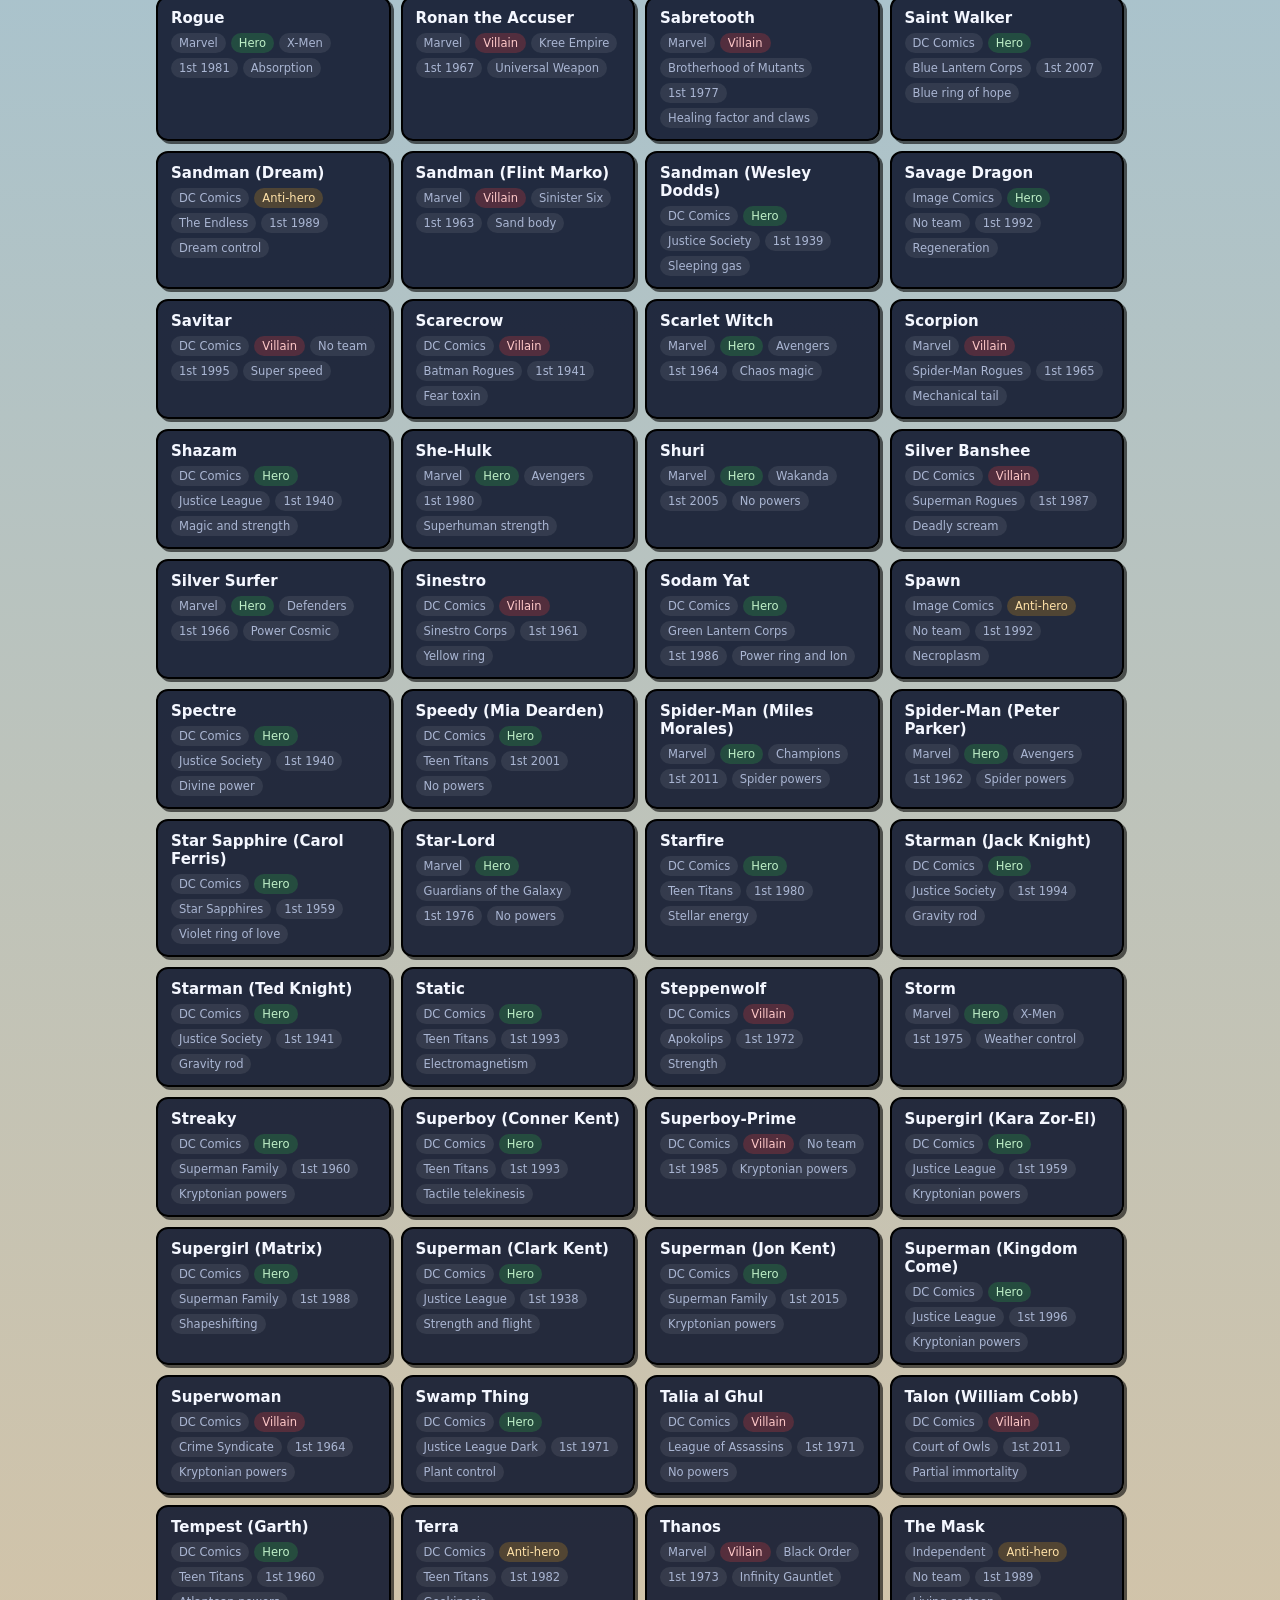
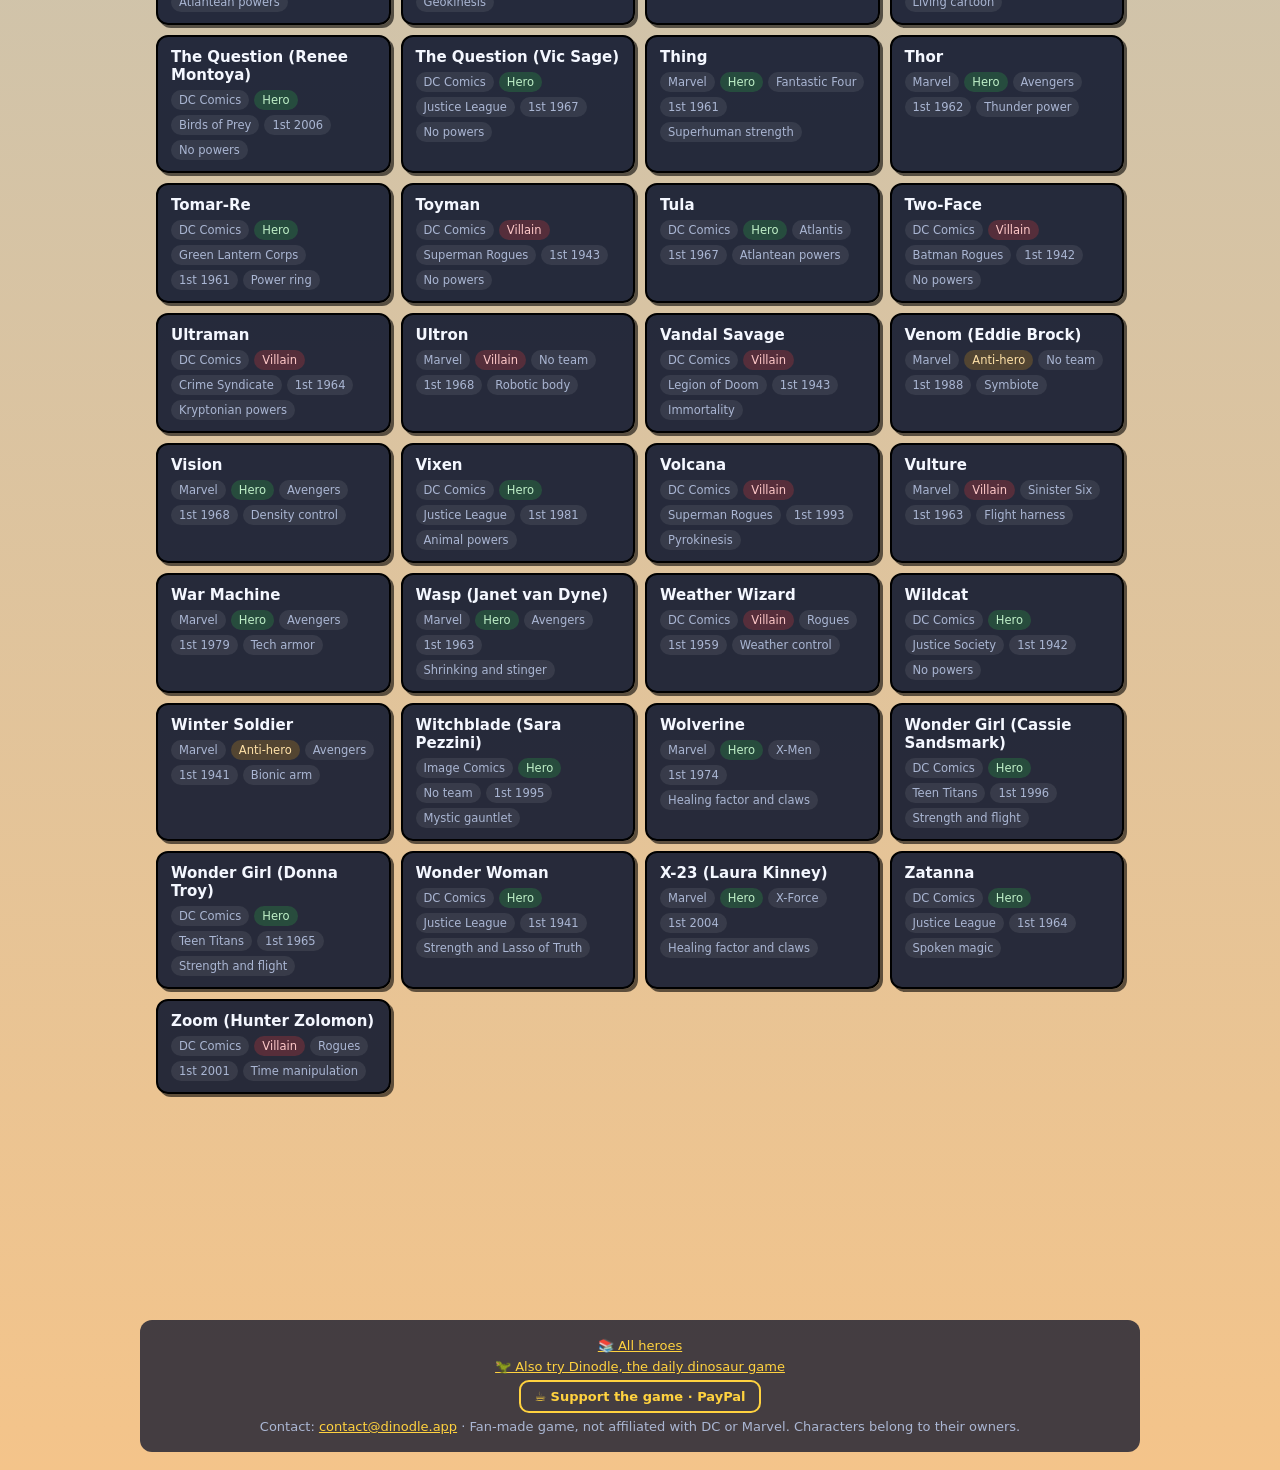
==== commit 6cf8cfa2: "309 characters: Marvel, Image Comics and independents; Universe column - Add 99 Marvel, 6 Image Comi" ====
--- a/catalog.html
+++ b/catalog.html
@@ -20,7 +20,8 @@
   .cat-tag.hero{background:rgba(47,179,74,.25);color:#bff0c8}
   .cat-tag.villain{background:rgba(255,59,59,.22);color:#ffc9c9}
   .cat-tag.anti{background:rgba(242,165,22,.22);color:#ffe2a8}
-  .cat-note{color:var(--muted);font-size:13px;margin:0 0 14px}
+  .cat-note{color:var(--text);font-size:13.5px;margin:0 0 14px;background:rgba(10,16,40,.7);padding:8px 12px;border-radius:10px;display:inline-block}
+  .cat-count{background:rgba(10,16,40,.7);padding:3px 10px;border-radius:999px;display:inline-block;color:var(--text)!important}
 </style>
 </head>
 <body class="theme-dc">
@@ -75,7 +76,7 @@
         var src = res[0], dict = res[1] || {}, f = dict.fields || {};
         function tr(field, v) { return f[field] && f[field][v] != null ? f[field][v] : v; }
         var items = src.map(function (d) {
-          return { name: d.name, pub: d.publisher || 'DC', alignRaw: d.alignment, align: tr('alignment', d.alignment),
+          return { name: d.name, pub: tr('publisher', d.publisher || 'DC Comics'), alignRaw: d.alignment, align: tr('alignment', d.alignment),
             team: tr('team', d.team), city: tr('city', d.city), year: d.firstAppearance,
             power: d.hasPowers === false ? T.none : tr('power', d.power), aliases: (d.aliases || []).join(' ') };
         }).sort(function (a, b) { return a.name.localeCompare(b.name); });
